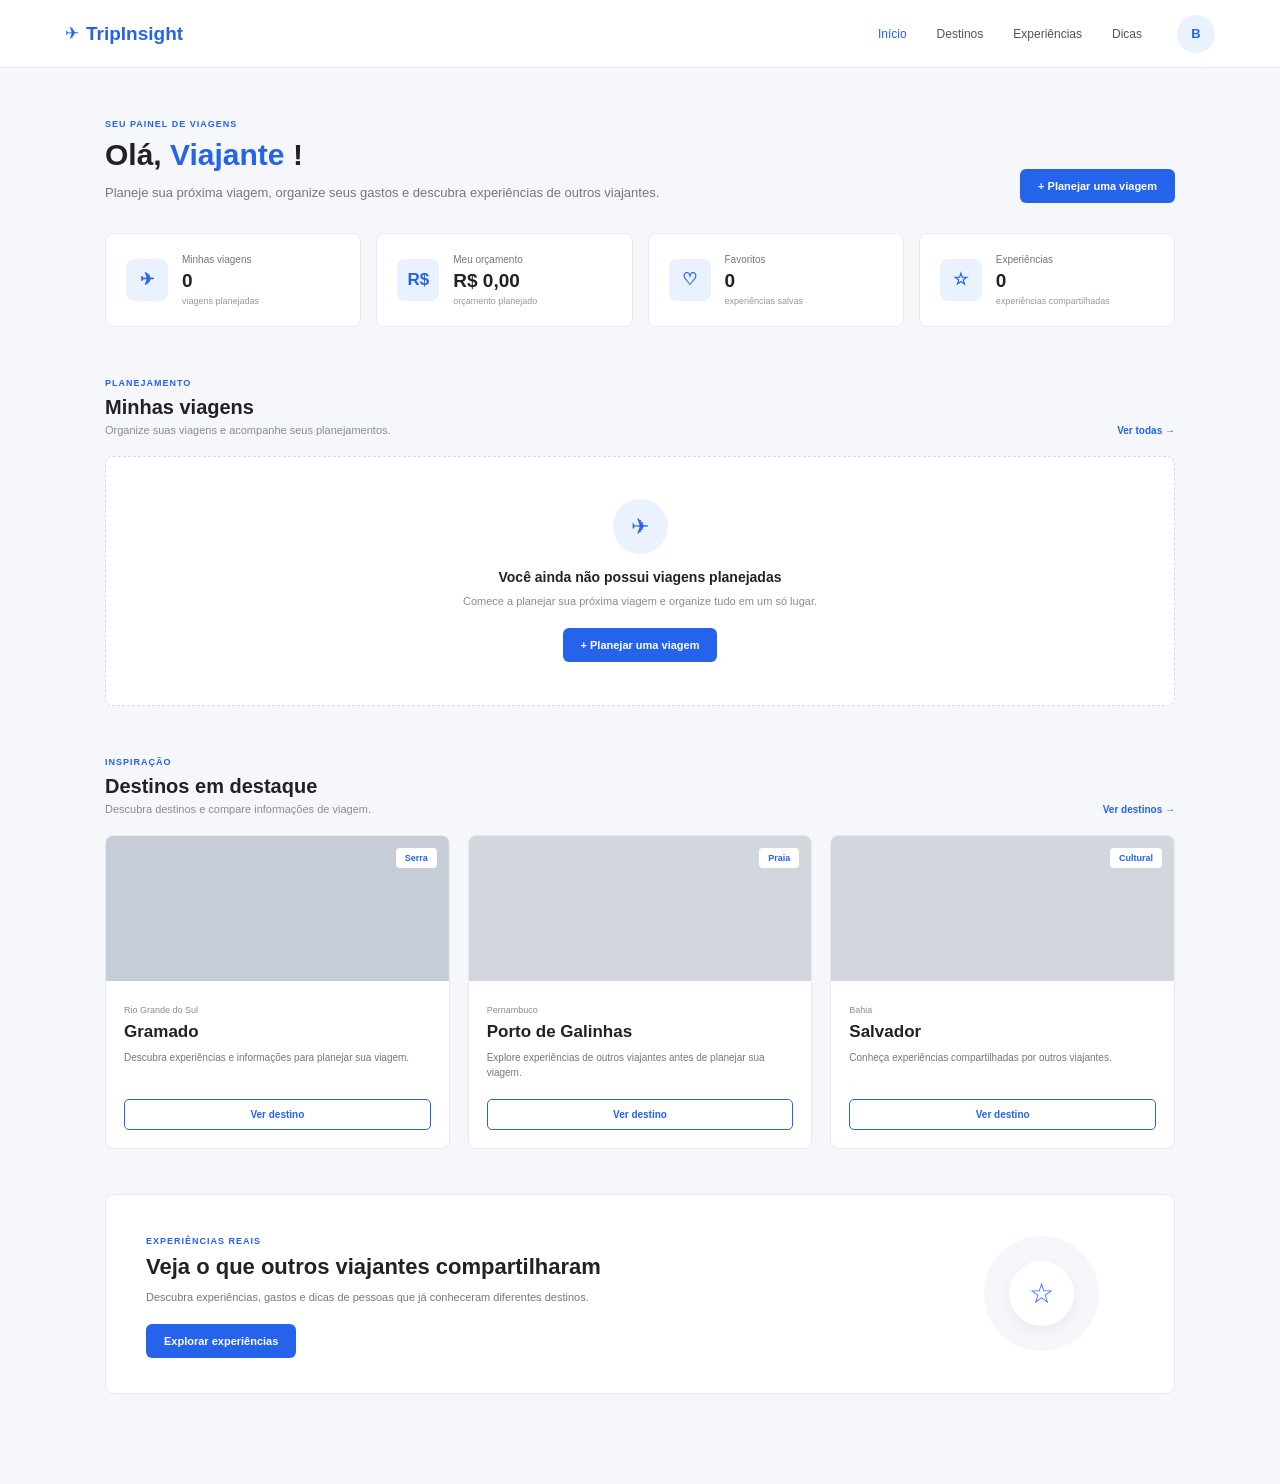
==== frontend/dashboard.html @ afbc62d2 "Atualiza projeto TripInsight" ====
<!DOCTYPE html>
<html lang="pt-BR">

<head>
    <meta charset="UTF-8">
    <meta name="viewport" content="width=device-width, initial-scale=1.0">

    <title>Dashboard | TripInsight</title>

    <link rel="stylesheet" href="../css/dashboard.css">
</head>

<body>

    <!-- HEADER -->

    <header>

        <div class="logo">

            <span class="aviao">✈</span>

            <h1>TripInsight</h1>

        </div>


        <nav>

            <a href="index.html" class="ativo">
                Início
            </a>

            <a href="#">
                Destinos
            </a>

            <a href="experiencias.html">
                Experiências
            </a>

            <a href="dicas.html">
                Dicas
            </a>

        </nav>


        <button
            class="perfil-header"
            onclick="window.location.href='perfil.html'">

            <span id="inicialUsuario">
                B
            </span>

            <img
                id="fotoUsuario"
                src=""
                alt="Foto de perfil">

        </button>

    </header>



    <!-- CONTEÚDO PRINCIPAL -->

    <main>


        <!-- BOAS-VINDAS -->

        <section class="boas-vindas">

            <div class="boas-texto">

                <span class="tag">
                    SEU PAINEL DE VIAGENS
                </span>

                <h2>
                    Olá,
                    <span id="nomeUsuario">
                        Viajante
                    </span>!
                </h2>

                <p>
                    Planeje sua próxima viagem, organize seus gastos
                    e descubra experiências de outros viajantes.
                </p>

            </div>


            <button
                class="btn-principal"
                id="planejarViagem">

                + Planejar uma viagem

            </button>

        </section>



        <!-- INDICADORES -->

        
<!-- INDICADORES -->

<section class="indicadores">

    <div class="indicador">
        <div class="indicador-icone">✈</div>
        <div>
            <span>Minhas viagens</span>
            <strong id="totalViagens">0</strong>
            <small>viagens planejadas</small>
        </div>
    </div>

    <div class="indicador">
        <div class="indicador-icone">R$</div>
        <div>
            <span>Meu orçamento</span>
            <strong id="orcamentoTotal">R$ 0,00</strong>
            <small>orçamento planejado</small>
        </div>
    </div>

    <div class="indicador">
        <div class="indicador-icone">♡</div>
        <div>
            <span>Favoritos</span>
            <strong id="totalFavoritos">0</strong>
            <small>experiências salvas</small>
        </div>
    </div>

    <div class="indicador">
        <div class="indicador-icone">☆</div>
        <div>
            <span>Experiências</span>
            <strong id="totalExperiencias">0</strong>
            <small>experiências compartilhadas</small>
        </div>
    </div>

</section>



        <!-- MINHAS VIAGENS -->

        <section class="secao">


            <div class="secao-cabecalho">

                <div>

                    <span class="tag">
                        PLANEJAMENTO
                    </span>

                    <h2>
                        Minhas viagens
                    </h2>

                    <p>
                        Organize suas viagens e acompanhe seus planejamentos.
                    </p>

                </div>


                <a href="#">
                    Ver todas →
                </a>

            </div>



            <div class="estado-vazio">

                <div class="icone-vazio">
                    ✈
                </div>

                <h3>
                    Você ainda não possui viagens planejadas
                </h3>

                <p>
                    Comece a planejar sua próxima viagem e organize
                    tudo em um só lugar.
                </p>

                <button
                    class="btn-principal"
                    id="planejarViagemVazio">

                    + Planejar uma viagem

                </button>

            </div>


        </section>



        <!-- DESTINOS EM DESTAQUE -->

        <section class="secao">


            <div class="secao-cabecalho">

                <div>

                    <span class="tag">
                        INSPIRAÇÃO
                    </span>

                    <h2>
                        Destinos em destaque
                    </h2>

                    <p>
                        Descubra destinos e compare informações de viagem.
                    </p>

                </div>


                <a href="#">
                    Ver destinos →
                </a>

            </div>



            <div class="destinos-grid">


                <!-- GRAMADO -->

                <article class="destino-card">

                    <div class="destino-imagem destino-gramado">

                        <span>
                            Serra
                        </span>

                    </div>


                    <div class="destino-conteudo">

                        <small>
                            Rio Grande do Sul
                        </small>

                        <h3>
                            Gramado
                        </h3>

                        <p>
                            Descubra experiências e informações para
                            planejar sua viagem.
                        </p>

                        <button>
                            Ver destino
                        </button>

                    </div>

                </article>



                <!-- PORTO DE GALINHAS -->

                <article class="destino-card">

                    <div class="destino-imagem destino-porto">

                        <span>
                            Praia
                        </span>

                    </div>


                    <div class="destino-conteudo">

                        <small>
                            Pernambuco
                        </small>

                        <h3>
                            Porto de Galinhas
                        </h3>

                        <p>
                            Explore experiências de outros viajantes
                            antes de planejar sua viagem.
                        </p>

                        <button>
                            Ver destino
                        </button>

                    </div>

                </article>



                <!-- SALVADOR -->

                <article class="destino-card">

                    <div class="destino-imagem destino-salvador">

                        <span>
                            Cultural
                        </span>

                    </div>


                    <div class="destino-conteudo">

                        <small>
                            Bahia
                        </small>

                        <h3>
                            Salvador
                        </h3>

                        <p>
                            Conheça experiências compartilhadas por
                            outros viajantes.
                        </p>

                        <button>
                            Ver destino
                        </button>

                    </div>

                </article>


            </div>


        </section>



        <!-- EXPERIÊNCIAS REAIS -->

        <section class="experiencias-banner">

            <div class="experiencias-texto">

                <span class="tag">
                    EXPERIÊNCIAS REAIS
                </span>

                <h2>
                    Veja o que outros viajantes compartilharam
                </h2>

                <p>
                    Descubra experiências, gastos e dicas de pessoas
                    que já conheceram diferentes destinos.
                </p>

                <button
                    class="btn-principal"
                    onclick="window.location.href='experiencias.html'">

                    Explorar experiências

                </button>

            </div>


            <div class="experiencias-icone">

                <span>
                    ☆
                </span>

            </div>

        </section>


    </main>


    <script src="../js/dashboard.js"></script>

</body>

</html>
---- css/dashboard.css ----
* {
    margin: 0;
    padding: 0;
    box-sizing: border-box;

    font-family: Arial, Helvetica, sans-serif;
}


body {
    background: #f5f7fb;

    color: #222;

    min-height: 100vh;
}


/* HEADER */

header {
    height: 68px;

    display: flex;

    align-items: center;

    justify-content: space-between;

    padding: 0 65px;

    background: white;

    border-bottom: 1px solid #e7eaf0;
}


.logo {
    display: flex;

    align-items: center;

    gap: 7px;
}


.logo .aviao {
    color: #2563eb;

    font-size: 17px;
}


.logo h1 {
    color: #2563eb;

    font-size: 19px;
}


nav {
    display: flex;

    align-items: center;

    gap: 30px;

    margin-left: auto;

    margin-right: 35px;
}


nav a {
    text-decoration: none;

    color: #555;

    font-size: 12px;

    transition: 0.2s;
}


nav a:hover,
nav a.ativo {
    color: #2563eb;
}


.perfil-header {
    width: 38px;

    height: 38px;

    border-radius: 50%;

    border: none;

    background: #eaf1ff;

    color: #2563eb;

    font-weight: bold;

    font-size: 13px;

    cursor: pointer;

    overflow: hidden;

    position: relative;

    display: flex;

    align-items: center;

    justify-content: center;
}


.perfil-header img {
    position: absolute;

    inset: 0;

    width: 100%;

    height: 100%;

    object-fit: cover;

    display: none;
}


/* CONTEÚDO */

main {
    width: 100%;

    max-width: 1120px;

    margin: 0 auto;

    padding: 45px 25px 70px;
}


/* BOAS-VINDAS */

.boas-vindas {
    display: flex;

    align-items: flex-end;

    justify-content: space-between;

    gap: 30px;

    margin-bottom: 30px;
}


.boas-texto {
    max-width: 720px;
}


.tag {
    display: inline-block;

    color: #2563eb;

    font-size: 9px;

    font-weight: bold;

    letter-spacing: 1px;

    margin-bottom: 8px;
}


.boas-vindas h2 {
    font-size: 30px;

    line-height: 1.2;

    margin-bottom: 10px;
}


.boas-vindas h2 span {
    color: #2563eb;
}


.boas-vindas p {
    color: #777;

    font-size: 13px;

    line-height: 1.5;
}


/* BOTÃO PRINCIPAL */

.btn-principal {
    border: none;

    background: #2563eb;

    color: white;

    padding: 11px 18px;

    border-radius: 6px;

    font-size: 11px;

    font-weight: bold;

    cursor: pointer;

    white-space: nowrap;

    transition: 0.2s;
}


.btn-principal:hover {
    background: #1e4fd6;
}


/* INDICADORES */

.indicadores {
    display: grid;

    grid-template-columns: repeat(4, 1fr);

    gap: 15px;

    margin-bottom: 45px;
}


.indicador {
    background: white;

    border: 1px solid #e6e9ef;

    border-radius: 8px;

    padding: 20px;

    display: flex;

    align-items: center;

    gap: 14px;
}


.indicador-icone {
    width: 42px;

    height: 42px;

    min-width: 42px;

    display: flex;

    align-items: center;

    justify-content: center;

    border-radius: 8px;

    background: #eaf1ff;

    color: #2563eb;

    font-size: 17px;

    font-weight: bold;
}


.indicador span {
    display: block;

    color: #777;

    font-size: 10px;

    margin-bottom: 5px;
}


.indicador strong {
    display: block;

    font-size: 19px;

    margin-bottom: 4px;
}


.indicador small {
    display: block;

    color: #9298a3;

    font-size: 9px;
}


/* SEÇÕES */

.secao {
    margin-bottom: 45px;
}


.secao-cabecalho {
    display: flex;

    align-items: flex-end;

    justify-content: space-between;

    margin-bottom: 20px;
}


.secao-cabecalho h2 {
    font-size: 20px;

    margin-bottom: 5px;
}


.secao-cabecalho p {
    color: #858b98;

    font-size: 11px;
}


.secao-cabecalho > a {
    color: #2563eb;

    text-decoration: none;

    font-size: 10px;

    font-weight: bold;
}


.secao-cabecalho > a:hover {
    text-decoration: underline;
}


/* ESTADO VAZIO */

.estado-vazio {
    background: white;

    border: 1px dashed #d5dae3;

    border-radius: 8px;

    min-height: 250px;

    display: flex;

    flex-direction: column;

    align-items: center;

    justify-content: center;

    text-align: center;

    padding: 30px;
}


.icone-vazio {
    width: 55px;

    height: 55px;

    display: flex;

    align-items: center;

    justify-content: center;

    border-radius: 50%;

    background: #eaf1ff;

    color: #2563eb;

    font-size: 22px;

    margin-bottom: 15px;
}


.estado-vazio h3 {
    font-size: 14px;

    margin-bottom: 8px;
}


.estado-vazio p {
    max-width: 400px;

    color: #858b98;

    font-size: 11px;

    line-height: 1.5;

    margin-bottom: 18px;
}


/* DESTINOS */

.destinos-grid {
    display: grid;

    grid-template-columns: repeat(3, 1fr);

    gap: 18px;
}


.destino-card {
    background: white;

    border: 1px solid #e6e9ef;

    border-radius: 8px;

    overflow: hidden;

    transition: 0.2s;
}


.destino-card:hover {
    transform: translateY(-2px);

    box-shadow: 0 8px 20px rgba(0, 0, 0, 0.06);
}


/* IMAGENS */

.destino-imagem {
    height: 145px;

    position: relative;

    background-size: cover;

    background-position: center;
}


.destino-imagem span {
    position: absolute;

    top: 12px;

    right: 12px;

    background: white;

    color: #2563eb;

    padding: 5px 9px;

    border-radius: 4px;

    font-size: 9px;

    font-weight: bold;
}


/*
    As imagens podem ser substituídas posteriormente
    por imagens próprias ou de fontes autorizadas.
*/

.destino-gramado {
    background:
        linear-gradient(
            rgba(30, 55, 90, 0.25),
            rgba(30, 55, 90, 0.25)
        ),
        url("../assets/gramado.jpg");

    background-size: cover;

    background-position: center;
}


.destino-porto {
    background:
        linear-gradient(
            rgba(30, 55, 90, 0.2),
            rgba(30, 55, 90, 0.2)
        ),
        url("../assets/porto-de-galinhas.jpg");

    background-size: cover;

    background-position: center;
}


.destino-salvador {
    background:
        linear-gradient(
            rgba(30, 55, 90, 0.2),
            rgba(30, 55, 90, 0.2)
        ),
        url("../assets/salvador.jpg");

    background-size: cover;

    background-position: center;
}


/* CONTEÚDO DOS CARDS */

.destino-conteudo {
    padding: 18px;
}


.destino-conteudo small {
    color: #858b98;

    font-size: 9px;
}


.destino-conteudo h3 {
    font-size: 17px;

    margin-top: 5px;

    margin-bottom: 8px;
}


.destino-conteudo p {
    color: #777;

    font-size: 10px;

    line-height: 1.5;

    min-height: 31px;

    margin-bottom: 18px;
}


.destino-conteudo button {
    width: 100%;

    padding: 9px;

    background: white;

    color: #2563eb;

    border: 1px solid #2563eb;

    border-radius: 5px;

    font-size: 10px;

    font-weight: bold;

    cursor: pointer;

    transition: 0.2s;
}


.destino-conteudo button:hover {
    background: #2563eb;

    color: white;
}


/* EXPERIÊNCIAS REAIS */

.experiencias-banner {
    background: white;

    border: 1px solid #e6e9ef;

    border-radius: 9px;

    padding: 35px 40px;

    display: flex;

    align-items: center;

    justify-content: space-between;

    gap: 30px;

    overflow: hidden;

    margin-bottom: 20px;
}


.experiencias-texto {
    max-width: 650px;
}


.experiencias-texto h2 {
    font-size: 22px;

    margin-bottom: 9px;
}


.experiencias-texto p {
    color: #777;

    font-size: 11px;

    line-height: 1.6;

    margin-bottom: 18px;
}


.experiencias-icone {
    width: 115px;

    height: 115px;

    min-width: 115px;

    border-radius: 50%;

    background: #f5f7fb;

    display: flex;

    align-items: center;

    justify-content: center;

    margin-right: 35px;
}


.experiencias-icone span {
    width: 65px;

    height: 65px;

    display: flex;

    align-items: center;

    justify-content: center;

    border-radius: 50%;

    background: white;

    color: #2563eb;

    font-size: 28px;

    box-shadow: 0 5px 15px rgba(0, 0, 0, 0.06);
}


/* RESPONSIVIDADE */

@media (max-width: 900px) {

    header {
        padding: 0 25px;
    }


    main {
        padding: 35px 20px 60px;
    }


    .indicadores {
        grid-template-columns: repeat(2, 1fr);
    }


    .destinos-grid {
        grid-template-columns: 1fr 1fr;
    }

}


@media (max-width: 650px) {

    header {
        height: 60px;
    }


    nav {
        display: none;
    }


    .boas-vindas {
        flex-direction: column;

        align-items: flex-start;
    }


    .boas-vindas h2 {
        font-size: 25px;
    }


    .indicadores {
        grid-template-columns: 1fr;
    }


    .destinos-grid {
        grid-template-columns: 1fr;
    }


    .secao-cabecalho {
        align-items: flex-start;

        gap: 15px;
    }


    .secao-cabecalho > a {
        white-space: nowrap;
    }


    .experiencias-banner {
        padding: 28px 25px;

        flex-direction: column;

        align-items: flex-start;
    }


    .experiencias-icone {
        display: none;
    }

}
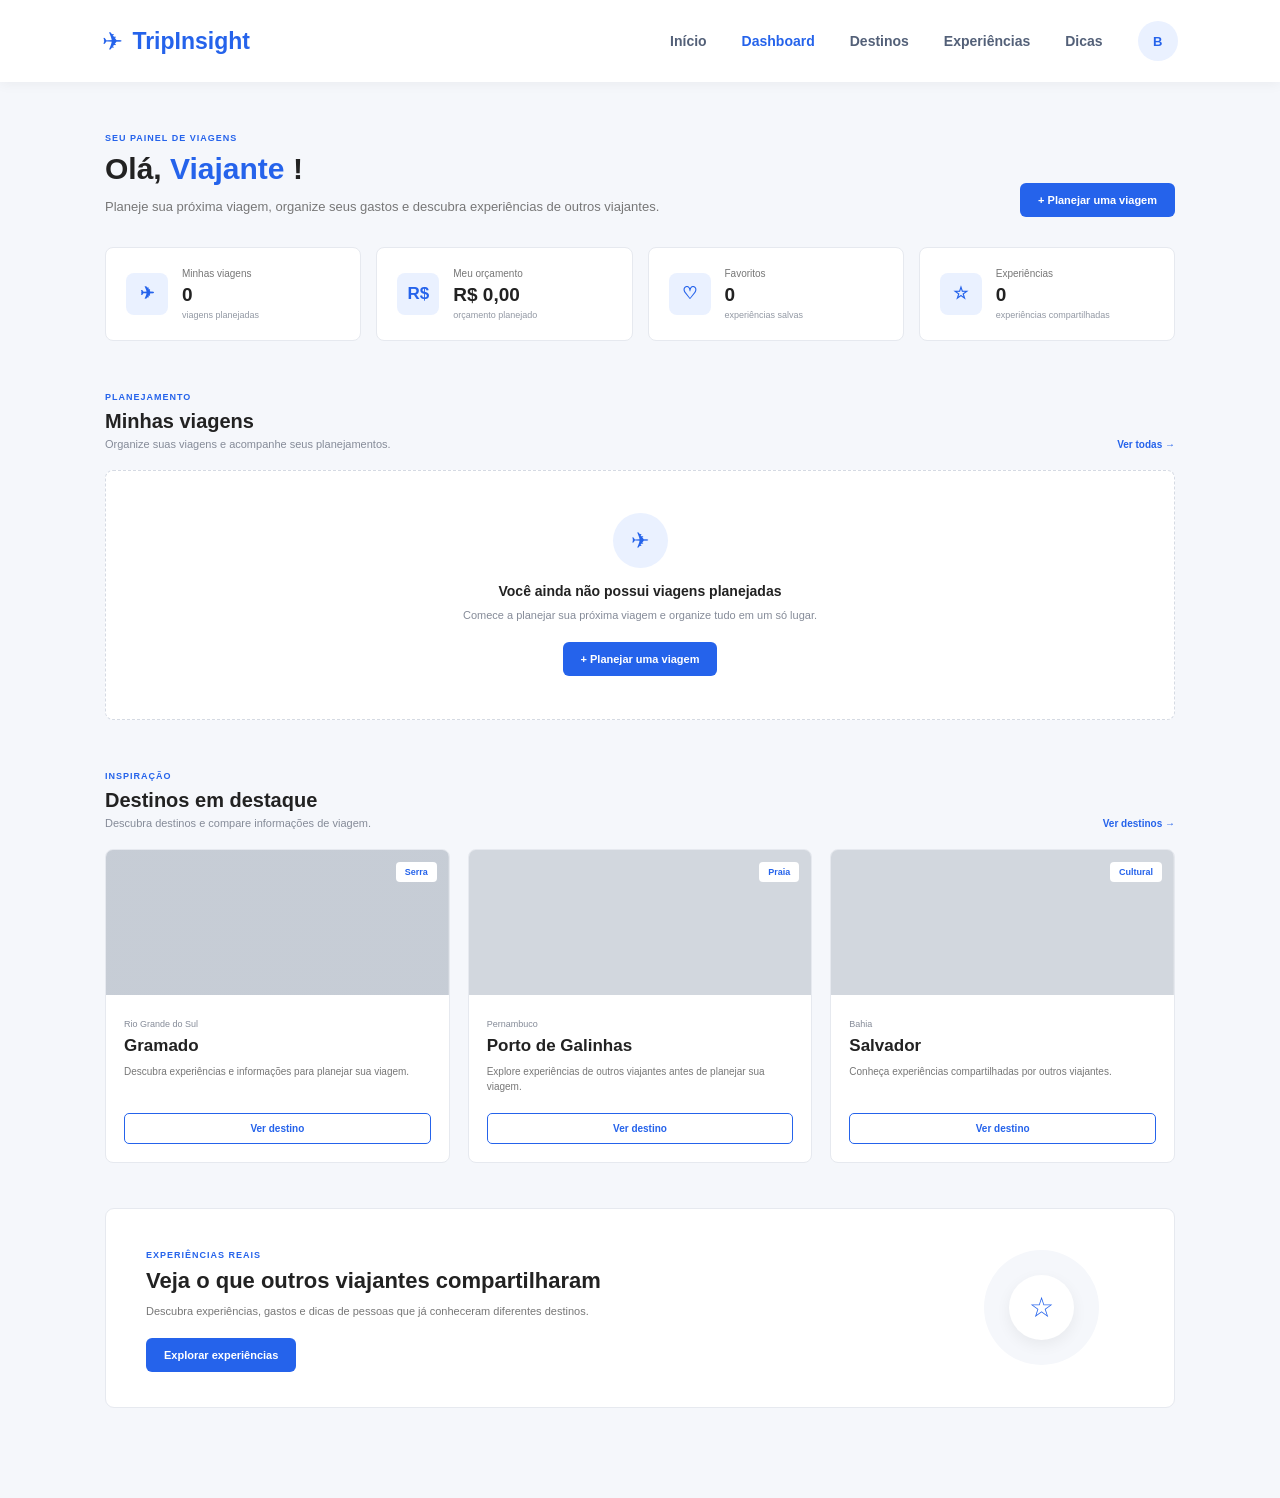
==== commit 8928b79b: "Alterações feitas" ====
--- a/frontend/dashboard.html
+++ b/frontend/dashboard.html
@@ -1,3 +1,4 @@
+
 <!DOCTYPE html>
 <html lang="pt-BR">
 
@@ -24,18 +25,21 @@
 
         </div>
 
-
         <nav>
 
-            <a href="index.html" class="ativo">
+            <a href="index.html">
                 Início
+            </a>
+
+            <a href="dashboard.html" class="ativo">
+                Dashboard
             </a>
 
             <a href="#">
                 Destinos
             </a>
 
-            <a href="experiencias.html">
+            <a href="experiencia.html">
                 Experiências
             </a>
 
@@ -44,7 +48,6 @@
             </a>
 
         </nav>
-
 
         <button
             class="perfil-header"
@@ -64,11 +67,9 @@
     </header>
 
 
-
     <!-- CONTEÚDO PRINCIPAL -->
 
     <main>
-
 
         <!-- BOAS-VINDAS -->
 
@@ -94,7 +95,6 @@
 
             </div>
 
-
             <button
                 class="btn-principal"
                 id="planejarViagem">
@@ -106,58 +106,64 @@
         </section>
 
 
-
         <!-- INDICADORES -->
 
-        
-<!-- INDICADORES -->
-
-<section class="indicadores">
-
-    <div class="indicador">
-        <div class="indicador-icone">✈</div>
-        <div>
-            <span>Minhas viagens</span>
-            <strong id="totalViagens">0</strong>
-            <small>viagens planejadas</small>
-        </div>
-    </div>
-
-    <div class="indicador">
-        <div class="indicador-icone">R$</div>
-        <div>
-            <span>Meu orçamento</span>
-            <strong id="orcamentoTotal">R$ 0,00</strong>
-            <small>orçamento planejado</small>
-        </div>
-    </div>
-
-    <div class="indicador">
-        <div class="indicador-icone">♡</div>
-        <div>
-            <span>Favoritos</span>
-            <strong id="totalFavoritos">0</strong>
-            <small>experiências salvas</small>
-        </div>
-    </div>
-
-    <div class="indicador">
-        <div class="indicador-icone">☆</div>
-        <div>
-            <span>Experiências</span>
-            <strong id="totalExperiencias">0</strong>
-            <small>experiências compartilhadas</small>
-        </div>
-    </div>
-
-</section>
-
+        <section class="indicadores">
+
+            <div class="indicador">
+
+                <div class="indicador-icone">✈</div>
+
+                <div>
+                    <span>Minhas viagens</span>
+                    <strong id="totalViagens">0</strong>
+                    <small>viagens planejadas</small>
+                </div>
+
+            </div>
+
+            <div class="indicador">
+
+                <div class="indicador-icone">R$</div>
+
+                <div>
+                    <span>Meu orçamento</span>
+                    <strong id="orcamentoTotal">R$ 0,00</strong>
+                    <small>orçamento planejado</small>
+                </div>
+
+            </div>
+
+            <div class="indicador">
+
+                <div class="indicador-icone">♡</div>
+
+                <div>
+                    <span>Favoritos</span>
+                    <strong id="totalFavoritos">0</strong>
+                    <small>experiências salvas</small>
+                </div>
+
+            </div>
+
+            <div class="indicador">
+
+                <div class="indicador-icone">☆</div>
+
+                <div>
+                    <span>Experiências</span>
+                    <strong id="totalExperiencias">0</strong>
+                    <small>experiências compartilhadas</small>
+                </div>
+
+            </div>
+
+        </section>
 
 
         <!-- MINHAS VIAGENS -->
 
         <section class="secao">
-
 
             <div class="secao-cabecalho">
 
@@ -177,14 +183,11 @@
 
                 </div>
 
-
                 <a href="#">
                     Ver todas →
                 </a>
 
             </div>
-
-
 
             <div class="estado-vazio">
 
@@ -211,15 +214,12 @@
 
             </div>
 
-
         </section>
 
 
-
         <!-- DESTINOS EM DESTAQUE -->
 
         <section class="secao">
-
 
             <div class="secao-cabecalho">
 
@@ -239,17 +239,13 @@
 
                 </div>
 
-
                 <a href="#">
                     Ver destinos →
                 </a>
 
             </div>
 
-
-
             <div class="destinos-grid">
-
 
                 <!-- GRAMADO -->
 
@@ -262,7 +258,6 @@
                         </span>
 
                     </div>
-
 
                     <div class="destino-conteudo">
 
@@ -288,7 +283,6 @@
                 </article>
 
 
-
                 <!-- PORTO DE GALINHAS -->
 
                 <article class="destino-card">
@@ -300,7 +294,6 @@
                         </span>
 
                     </div>
-
 
                     <div class="destino-conteudo">
 
@@ -326,7 +319,6 @@
                 </article>
 
 
-
                 <!-- SALVADOR -->
 
                 <article class="destino-card">
@@ -338,7 +330,6 @@
                         </span>
 
                     </div>
-
 
                     <div class="destino-conteudo">
 
@@ -363,12 +354,9 @@
 
                 </article>
 
-
-            </div>
-
+            </div>
 
         </section>
-
 
 
         <!-- EXPERIÊNCIAS REAIS -->
@@ -392,14 +380,13 @@
 
                 <button
                     class="btn-principal"
-                    onclick="window.location.href='experiencias.html'">
+                    onclick="window.location.href='experiencia.html'">
 
                     Explorar experiências
 
                 </button>
 
             </div>
-
 
             <div class="experiencias-icone">
 
@@ -411,7 +398,6 @@
 
         </section>
 
-
     </main>
 
 
@@ -419,4 +405,4 @@
 
 </body>
 
-</html>+</html>
--- a/css/dashboard.css
+++ b/css/dashboard.css
@@ -1,17 +1,16 @@
+
+/* CONFIGURAÇÕES GERAIS */
+
 * {
     margin: 0;
     padding: 0;
     box-sizing: border-box;
-
     font-family: Arial, Helvetica, sans-serif;
 }
-
 
 body {
     background: #f5f7fb;
-
     color: #222;
-
     min-height: 100vh;
 }
 
@@ -19,117 +18,81 @@
 /* HEADER */
 
 header {
-    height: 68px;
-
-    display: flex;
-
-    align-items: center;
-
+    width: 100%;
+    min-height: 82px;
+    padding: 0 8%;
+    display: flex;
+    align-items: center;
     justify-content: space-between;
-
-    padding: 0 65px;
-
-    background: white;
-
-    border-bottom: 1px solid #e7eaf0;
-}
-
+    background: #ffffff;
+    box-shadow: 0 2px 12px rgba(0, 0, 0, 0.05);
+    position: relative;
+    z-index: 10;
+}
 
 .logo {
     display: flex;
-
-    align-items: center;
-
-    gap: 7px;
-}
-
+    align-items: center;
+    gap: 9px;
+}
 
 .logo .aviao {
     color: #2563eb;
-
-    font-size: 17px;
-}
-
+    font-size: 25px;
+}
 
 .logo h1 {
     color: #2563eb;
-
-    font-size: 19px;
-}
-
+    font-size: 23px;
+    font-weight: 700;
+}
 
 nav {
     display: flex;
-
-    align-items: center;
-
-    gap: 30px;
-
+    align-items: center;
+    gap: 35px;
     margin-left: auto;
-
     margin-right: 35px;
 }
 
-
 nav a {
+    color: #536078;
     text-decoration: none;
-
-    color: #555;
-
-    font-size: 12px;
-
-    transition: 0.2s;
-}
-
+    font-size: 14px;
+    font-weight: 600;
+    transition: 0.3s;
+    white-space: nowrap;
+}
 
 nav a:hover,
 nav a.ativo {
     color: #2563eb;
 }
 
-
 .perfil-header {
-    width: 38px;
-
-    height: 38px;
-
+    width: 40px;
+    height: 40px;
+    min-width: 40px;
     border-radius: 50%;
-
     border: none;
-
     background: #eaf1ff;
-
-    color: #2563eb;
-
+    color: #2563eb;
     font-weight: bold;
-
     font-size: 13px;
-
     cursor: pointer;
-
     overflow: hidden;
-
     position: relative;
-
-    display: flex;
-
-    align-items: center;
-
+    display: flex;
+    align-items: center;
     justify-content: center;
 }
-
 
 .perfil-header img {
     position: absolute;
-
     inset: 0;
-
     width: 100%;
-
     height: 100%;
-
     object-fit: cover;
-
     display: none;
 }
 
@@ -138,11 +101,8 @@
 
 main {
     width: 100%;
-
     max-width: 1120px;
-
     margin: 0 auto;
-
     padding: 45px 25px 70px;
 }
 
@@ -151,56 +111,38 @@
 
 .boas-vindas {
     display: flex;
-
     align-items: flex-end;
-
     justify-content: space-between;
-
     gap: 30px;
-
     margin-bottom: 30px;
 }
-
 
 .boas-texto {
     max-width: 720px;
 }
 
-
 .tag {
     display: inline-block;
-
-    color: #2563eb;
-
+    color: #2563eb;
     font-size: 9px;
-
     font-weight: bold;
-
     letter-spacing: 1px;
-
     margin-bottom: 8px;
 }
-
 
 .boas-vindas h2 {
     font-size: 30px;
-
     line-height: 1.2;
-
     margin-bottom: 10px;
 }
 
-
 .boas-vindas h2 span {
     color: #2563eb;
 }
-
 
 .boas-vindas p {
     color: #777;
-
     font-size: 13px;
-
     line-height: 1.5;
 }
 
@@ -209,26 +151,16 @@
 
 .btn-principal {
     border: none;
-
     background: #2563eb;
-
     color: white;
-
     padding: 11px 18px;
-
     border-radius: 6px;
-
     font-size: 11px;
-
     font-weight: bold;
-
     cursor: pointer;
-
     white-space: nowrap;
-
     transition: 0.2s;
 }
-
 
 .btn-principal:hover {
     background: #1e4fd6;
@@ -239,82 +171,51 @@
 
 .indicadores {
     display: grid;
-
     grid-template-columns: repeat(4, 1fr);
-
     gap: 15px;
-
     margin-bottom: 45px;
 }
-
 
 .indicador {
     background: white;
-
     border: 1px solid #e6e9ef;
-
     border-radius: 8px;
-
     padding: 20px;
-
-    display: flex;
-
-    align-items: center;
-
+    display: flex;
+    align-items: center;
     gap: 14px;
 }
-
 
 .indicador-icone {
     width: 42px;
-
     height: 42px;
-
     min-width: 42px;
-
-    display: flex;
-
-    align-items: center;
-
+    display: flex;
+    align-items: center;
     justify-content: center;
-
     border-radius: 8px;
-
     background: #eaf1ff;
-
-    color: #2563eb;
-
+    color: #2563eb;
     font-size: 17px;
-
     font-weight: bold;
 }
-
 
 .indicador span {
     display: block;
-
     color: #777;
-
     font-size: 10px;
-
     margin-bottom: 5px;
 }
-
 
 .indicador strong {
     display: block;
-
     font-size: 19px;
-
     margin-bottom: 4px;
 }
-
 
 .indicador small {
     display: block;
-
     color: #9298a3;
-
     font-size: 9px;
 }
 
@@ -325,42 +226,29 @@
     margin-bottom: 45px;
 }
 
-
 .secao-cabecalho {
     display: flex;
-
     align-items: flex-end;
-
     justify-content: space-between;
-
     margin-bottom: 20px;
 }
-
 
 .secao-cabecalho h2 {
     font-size: 20px;
-
     margin-bottom: 5px;
 }
-
 
 .secao-cabecalho p {
     color: #858b98;
-
     font-size: 11px;
 }
 
-
 .secao-cabecalho > a {
     color: #2563eb;
-
     text-decoration: none;
-
     font-size: 10px;
-
     font-weight: bold;
 }
-
 
 .secao-cabecalho > a:hover {
     text-decoration: underline;
@@ -371,66 +259,40 @@
 
 .estado-vazio {
     background: white;
-
     border: 1px dashed #d5dae3;
-
     border-radius: 8px;
-
     min-height: 250px;
-
-    display: flex;
-
+    display: flex;
     flex-direction: column;
-
-    align-items: center;
-
+    align-items: center;
     justify-content: center;
-
     text-align: center;
-
     padding: 30px;
 }
-
 
 .icone-vazio {
     width: 55px;
-
     height: 55px;
-
-    display: flex;
-
-    align-items: center;
-
+    display: flex;
+    align-items: center;
     justify-content: center;
-
     border-radius: 50%;
-
     background: #eaf1ff;
-
-    color: #2563eb;
-
+    color: #2563eb;
     font-size: 22px;
-
     margin-bottom: 15px;
 }
-
 
 .estado-vazio h3 {
     font-size: 14px;
-
     margin-bottom: 8px;
 }
-
 
 .estado-vazio p {
     max-width: 400px;
-
     color: #858b98;
-
     font-size: 11px;
-
     line-height: 1.5;
-
     margin-bottom: 18px;
 }
 
@@ -439,29 +301,20 @@
 
 .destinos-grid {
     display: grid;
-
     grid-template-columns: repeat(3, 1fr);
-
     gap: 18px;
 }
-
 
 .destino-card {
     background: white;
-
     border: 1px solid #e6e9ef;
-
     border-radius: 8px;
-
     overflow: hidden;
-
     transition: 0.2s;
 }
-
 
 .destino-card:hover {
     transform: translateY(-2px);
-
     box-shadow: 0 8px 20px rgba(0, 0, 0, 0.06);
 }
 
@@ -470,35 +323,22 @@
 
 .destino-imagem {
     height: 145px;
-
     position: relative;
-
     background-size: cover;
-
     background-position: center;
 }
-
 
 .destino-imagem span {
     position: absolute;
-
     top: 12px;
-
     right: 12px;
-
     background: white;
-
-    color: #2563eb;
-
+    color: #2563eb;
     padding: 5px 9px;
-
     border-radius: 4px;
-
     font-size: 9px;
-
     font-weight: bold;
 }
-
 
 /*
     As imagens podem ser substituídas posteriormente
@@ -512,12 +352,9 @@
             rgba(30, 55, 90, 0.25)
         ),
         url("../assets/gramado.jpg");
-
     background-size: cover;
-
     background-position: center;
 }
-
 
 .destino-porto {
     background:
@@ -526,12 +363,9 @@
             rgba(30, 55, 90, 0.2)
         ),
         url("../assets/porto-de-galinhas.jpg");
-
     background-size: cover;
-
     background-position: center;
 }
-
 
 .destino-salvador {
     background:
@@ -540,9 +374,7 @@
             rgba(30, 55, 90, 0.2)
         ),
         url("../assets/salvador.jpg");
-
     background-size: cover;
-
     background-position: center;
 }
 
@@ -553,62 +385,40 @@
     padding: 18px;
 }
 
-
 .destino-conteudo small {
     color: #858b98;
-
     font-size: 9px;
 }
-
 
 .destino-conteudo h3 {
     font-size: 17px;
-
     margin-top: 5px;
-
     margin-bottom: 8px;
 }
-
 
 .destino-conteudo p {
     color: #777;
-
     font-size: 10px;
-
     line-height: 1.5;
-
     min-height: 31px;
-
     margin-bottom: 18px;
 }
-
 
 .destino-conteudo button {
     width: 100%;
-
     padding: 9px;
-
     background: white;
-
-    color: #2563eb;
-
+    color: #2563eb;
     border: 1px solid #2563eb;
-
     border-radius: 5px;
-
     font-size: 10px;
-
     font-weight: bold;
-
     cursor: pointer;
-
     transition: 0.2s;
 }
-
 
 .destino-conteudo button:hover {
     background: #2563eb;
-
     color: white;
 }
 
@@ -617,177 +427,179 @@
 
 .experiencias-banner {
     background: white;
-
     border: 1px solid #e6e9ef;
-
     border-radius: 9px;
-
     padding: 35px 40px;
-
-    display: flex;
-
-    align-items: center;
-
+    display: flex;
+    align-items: center;
     justify-content: space-between;
-
     gap: 30px;
-
     overflow: hidden;
-
     margin-bottom: 20px;
 }
-
 
 .experiencias-texto {
     max-width: 650px;
 }
 
-
 .experiencias-texto h2 {
     font-size: 22px;
-
     margin-bottom: 9px;
 }
-
 
 .experiencias-texto p {
     color: #777;
-
     font-size: 11px;
-
     line-height: 1.6;
-
     margin-bottom: 18px;
 }
-
 
 .experiencias-icone {
     width: 115px;
-
     height: 115px;
-
     min-width: 115px;
-
     border-radius: 50%;
-
     background: #f5f7fb;
-
-    display: flex;
-
-    align-items: center;
-
+    display: flex;
+    align-items: center;
     justify-content: center;
-
     margin-right: 35px;
 }
-
 
 .experiencias-icone span {
     width: 65px;
-
     height: 65px;
-
-    display: flex;
-
-    align-items: center;
-
+    display: flex;
+    align-items: center;
     justify-content: center;
-
     border-radius: 50%;
-
     background: white;
-
-    color: #2563eb;
-
+    color: #2563eb;
     font-size: 28px;
-
     box-shadow: 0 5px 15px rgba(0, 0, 0, 0.06);
 }
 
 
 /* RESPONSIVIDADE */
 
-@media (max-width: 900px) {
+@media (max-width: 1000px) {
 
     header {
-        padding: 0 25px;
-    }
-
+        padding: 0 5%;
+    }
+
+    nav {
+        gap: 20px;
+        margin-right: 20px;
+    }
+
+    nav a {
+        font-size: 13px;
+    }
 
     main {
         padding: 35px 20px 60px;
     }
 
-
     .indicadores {
         grid-template-columns: repeat(2, 1fr);
     }
 
-
     .destinos-grid {
-        grid-template-columns: 1fr 1fr;
-    }
-
-}
-
-
-@media (max-width: 650px) {
+        grid-template-columns: repeat(2, 1fr);
+    }
+
+}
+
+
+@media (max-width: 700px) {
 
     header {
-        height: 60px;
-    }
-
+        min-height: 75px;
+        padding: 15px 5%;
+        flex-wrap: wrap;
+        gap: 15px;
+    }
+
+    .logo h1 {
+        font-size: 20px;
+    }
+
+    .logo .aviao {
+        font-size: 22px;
+    }
 
     nav {
-        display: none;
-    }
-
+        order: 3;
+        width: 100%;
+        margin: 0;
+        justify-content: center;
+        flex-wrap: wrap;
+        gap: 15px 23px;
+        padding-top: 8px;
+    }
+
+    nav a {
+        font-size: 12px;
+    }
 
     .boas-vindas {
         flex-direction: column;
-
         align-items: flex-start;
     }
-
 
     .boas-vindas h2 {
         font-size: 25px;
     }
 
-
     .indicadores {
         grid-template-columns: 1fr;
     }
 
-
     .destinos-grid {
         grid-template-columns: 1fr;
     }
 
-
     .secao-cabecalho {
         align-items: flex-start;
-
         gap: 15px;
     }
-
 
     .secao-cabecalho > a {
         white-space: nowrap;
     }
 
-
     .experiencias-banner {
         padding: 28px 25px;
-
         flex-direction: column;
-
         align-items: flex-start;
     }
-
 
     .experiencias-icone {
         display: none;
     }
 
-}+}
+
+
+@media (max-width: 400px) {
+
+    nav {
+        gap: 13px 16px;
+    }
+
+    nav a {
+        font-size: 11px;
+    }
+
+    .perfil-header {
+        width: 36px;
+        height: 36px;
+        min-width: 36px;
+    }
+
+    .secao-cabecalho {
+        flex-direction: column;
+    }
+
+}
